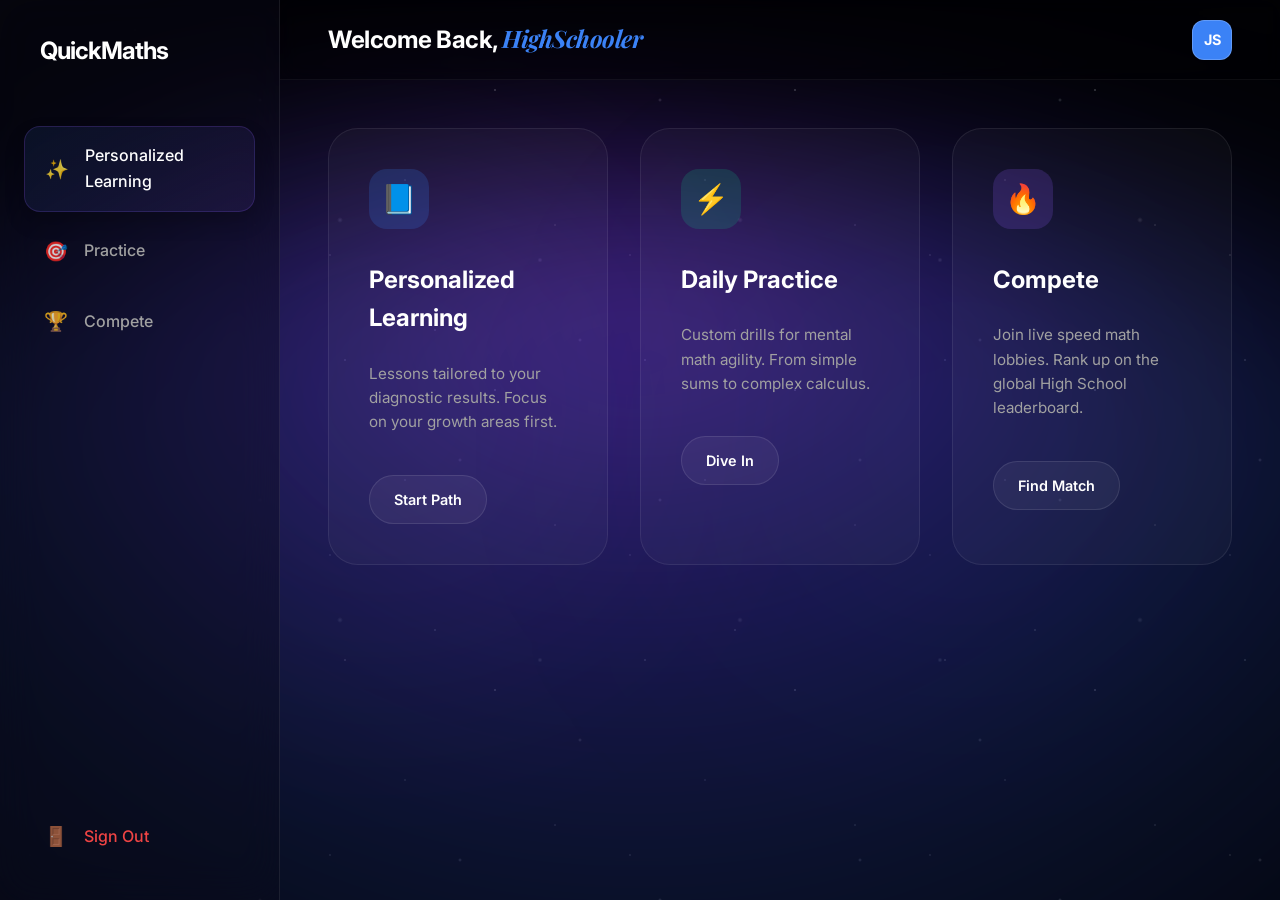
==== dashboard.html @ 6ed1f3f2 "Initial commit: Majestic High School Mental Math Platform" ====
<!DOCTYPE html>
<html lang="en">

<head>
    <meta charset="UTF-8">
    <meta name="viewport" content="width=device-width, initial-scale=1.0">
    <title>Dashboard | QuickMaths</title>
    <link rel="stylesheet" href="style.css">
    <link rel="preconnect" href="https://fonts.googleapis.com">
    <link rel="preconnect" href="https://fonts.gstatic.com" crossorigin>
    <link
        href="https://fonts.googleapis.com/css2?family=Inter:wght@300;400;500;600;700&family=Playfair+Display:ital,wght@0,700;1,700&display=swap"
        rel="stylesheet">
    <style>
        body,
        html {
            height: 100%;
            margin: 0;
            background: #020205;
            color: white;
            overflow: hidden;
        }

        .dashboard-layout {
            display: flex;
            height: 100vh;
            width: 100vw;
            position: relative;
            z-index: 10;
        }

        /* Sidebar */
        .sidebar {
            width: 280px;
            background: rgba(10, 10, 26, 0.4);
            backdrop-filter: blur(20px);
            -webkit-backdrop-filter: blur(20px);
            border-right: 1px solid rgba(255, 255, 255, 0.08);
            display: flex;
            flex-direction: column;
            padding: 2rem 1.5rem;
            flex-shrink: 0;
        }

        .sidebar-header {
            margin-bottom: 3rem;
            padding-left: 1rem;
        }

        .sidebar-logo {
            font-size: 1.5rem;
            font-weight: 700;
            letter-spacing: -1px;
            color: #fff;
        }

        .nav-menu {
            display: flex;
            flex-direction: column;
            gap: 0.5rem;
        }

        .nav-item {
            display: flex;
            align-items: center;
            gap: 1rem;
            padding: 1rem 1.25rem;
            border-radius: 16px;
            color: var(--text-secondary);
            text-decoration: none;
            font-weight: 500;
            transition: all 0.3s cubic-bezier(0.25, 0.8, 0.25, 1);
        }

        .nav-item:hover {
            color: #fff;
            background: rgba(255, 255, 255, 0.05);
            transform: translateX(5px);
        }

        .nav-item.active {
            color: #fff;
            background: linear-gradient(135deg, rgba(59, 130, 246, 0.1), rgba(139, 92, 246, 0.1));
            border: 1px solid rgba(139, 92, 246, 0.2);
            box-shadow: 0 10px 20px rgba(0, 0, 0, 0.2);
        }

        .nav-item .icon {
            font-size: 1.2rem;
            opacity: 0.8;
        }

        /* Main Content */
        .main-container {
            flex: 1;
            display: flex;
            flex-direction: column;
            overflow: hidden;
        }

        /* Top Navbar */
        .top-navbar {
            height: 80px;
            padding: 0 3rem;
            display: flex;
            align-items: center;
            justify-content: space-between;
            border-bottom: 1px solid rgba(255, 255, 255, 0.05);
            background: rgba(2, 2, 5, 0.3);
            backdrop-filter: blur(10px);
        }

        .page-title h1 {
            font-size: 1.5rem;
            margin: 0;
            letter-spacing: -0.5px;
        }

        .user-actions {
            display: flex;
            align-items: center;
            gap: 1.5rem;
        }

        .user-profile {
            width: 40px;
            height: 40px;
            border-radius: 12px;
            background: var(--accent-color);
            display: flex;
            align-items: center;
            justify-content: center;
            font-weight: 700;
            font-size: 0.9rem;
            border: 1px solid rgba(255, 255, 255, 0.2);
        }

        /* Dashboard Content Area */
        .content-area {
            flex: 1;
            padding: 3rem;
            overflow-y: auto;
            position: relative;
        }

        .dashboard-grid {
            display: grid;
            grid-template-columns: repeat(3, 1fr);
            gap: 2rem;
        }

        .main-card {
            background: var(--glass-bg);
            border: 1px solid var(--glass-border);
            border-radius: 30px;
            padding: 2.5rem;
            display: flex;
            flex-direction: column;
            gap: 1.5rem;
            transition: all 0.4s ease;
            cursor: pointer;
            position: relative;
            overflow: hidden;
        }

        .main-card:hover {
            transform: translateY(-10px);
            border-color: rgba(255, 255, 255, 0.2);
            background: rgba(255, 255, 255, 0.06);
            box-shadow: 0 30px 60px -12px rgba(0, 0, 0, 0.5);
        }

        .main-card .card-icon {
            width: 60px;
            height: 60px;
            border-radius: 18px;
            display: flex;
            align-items: center;
            justify-content: center;
            font-size: 1.8rem;
            margin-bottom: 0.5rem;
        }

        .card-learn .card-icon {
            background: rgba(59, 130, 246, 0.2);
            color: #3b82f6;
        }

        .card-practice .card-icon {
            background: rgba(16, 185, 129, 0.2);
            color: #10b981;
        }

        .card-compete .card-icon {
            background: rgba(139, 92, 246, 0.2);
            color: #8b5cf6;
        }

        .main-card h3 {
            font-size: 1.5rem;
            margin: 0;
            color: #fff;
        }

        .main-card p {
            color: var(--text-secondary);
            font-size: 0.95rem;
            line-height: 1.6;
            margin: 0;
        }

        .btn-action {
            width: fit-content;
            padding: 0.75rem 1.5rem;
            border-radius: 100px;
            background: rgba(255, 255, 255, 0.05);
            border: 1px solid rgba(255, 255, 255, 0.1);
            color: white;
            font-weight: 600;
            font-size: 0.9rem;
            margin-top: 1rem;
            transition: all 0.3s;
        }

        .main-card:hover .btn-action {
            background: #fff;
            color: #020205;
        }

        /* Background Effects */
        .hero-bg {
            position: fixed;
            top: 0;
            left: 0;
            width: 100%;
            height: 100%;
            z-index: 1;
        }
    </style>
</head>

<body>
    <!-- Background Effects -->
    <div class="hero-bg">
        <div class="background-effects" style="width: 100%; height: 100%;">
            <div class="starfield"></div>
            <div class="nebula-1"></div>
            <div class="nebula-2"></div>
            <div class="galaxy-arc"></div>
        </div>
    </div>

    <div class="dashboard-layout">
        <!-- Sidebar -->
        <aside class="sidebar">
            <div class="sidebar-header">
                <span class="sidebar-logo">QuickMaths</span>
            </div>

            <nav class="nav-menu">
                <a href="#" class="nav-item active">
                    <span class="icon">✨</span>
                    <span>Personalized Learning</span>
                </a>
                <a href="#" class="nav-item">
                    <span class="icon">🎯</span>
                    <span>Practice</span>
                </a>
                <a href="#" class="nav-item">
                    <span class="icon">🏆</span>
                    <span>Compete</span>
                </a>
            </nav>

            <div style="margin-top: auto;">
                <a href="index.html" class="nav-item" style="color: #ef4444;">
                    <span class="icon">🚪</span>
                    <span>Sign Out</span>
                </a>
            </div>
        </aside>

        <!-- Main Wrapper -->
        <main class="main-container">
            <!-- Top Navbar -->
            <header class="top-navbar">
                <div class="page-title">
                    <h1>Welcome Back, <span class="italic-serif" style="color: var(--accent-color);">HighSchooler</span>
                    </h1>
                </div>

                <div class="user-actions">
                    <div class="user-profile">JS</div>
                </div>
            </header>

            <!-- Dashboard Content -->
            <section class="content-area">
                <div class="dashboard-grid">
                    <!-- Personalized Learning -->
                    <div class="main-card card-learn">
                        <div class="card-icon">📘</div>
                        <h3>Personalized Learning</h3>
                        <p>Lessons tailored to your diagnostic results. Focus on your growth areas first.</p>
                        <div class="btn-action">Start Path</div>
                    </div>

                    <!-- Practice -->
                    <div class="main-card card-practice">
                        <div class="card-icon">⚡</div>
                        <h3>Daily Practice</h3>
                        <p>Custom drills for mental math agility. From simple sums to complex calculus.</p>
                        <div class="btn-action">Dive In</div>
                    </div>

                    <!-- Compete -->
                    <div class="main-card card-compete">
                        <div class="card-icon">🔥</div>
                        <h3>Compete</h3>
                        <p>Join live speed math lobbies. Rank up on the global High School leaderboard.</p>
                        <div class="btn-action">Find Match</div>
                    </div>
                </div>
            </section>
        </main>
    </div>

</body>

</html>
---- style.css ----
:root {
    --bg-color: #050505;
    --text-color: #ffffff;
    --text-secondary: #a1a1a1;
    --accent-color: #3b82f6;
    --glass-bg: rgba(255, 255, 255, 0.03);
    --glass-border: rgba(255, 255, 255, 0.08);
    --glass-shadow: 0 8px 32px 0 rgba(0, 0, 0, 0.37);
    --grid-color: rgba(255, 255, 255, 0.03);
}

* {
    margin: 0;
    padding: 0;
    box-sizing: border-box;
}

/* Global Page Styles */
body {
    background-color: var(--bg-color);
    color: var(--text-color);
    font-family: 'Inter', sans-serif;
    overflow-x: hidden;
    line-height: 1.6;
}


/* Hero Section */
/* Hero Section */
.hero {
    display: flex;
    flex-direction: column;
    align-items: center;
    text-align: center;
    padding: 12rem 5% 15rem;
    position: relative;
    overflow: hidden;
    background: #020205;
    min-height: 90vh;
    justify-content: center;
}

/* Background Effects Container */
.hero .background-effects {
    position: absolute;
    top: 0;
    left: 0;
    width: 100%;
    height: 100%;
    z-index: 0;
    pointer-events: none;
    background: #000;
    /* Pitch black base */
}

.hero-video {
    position: absolute;
    top: 0;
    left: 0;
    width: 100%;
    height: 100%;
    object-fit: cover;
    opacity: 0.6;
    z-index: -1;
}

/* Layered Starfield */
.starfield {
    position: absolute;
    top: 0;
    left: 0;
    width: 100%;
    height: 100%;
    opacity: 0.4;
}

.starfield::before {
    content: '';
    position: absolute;
    width: 100%;
    height: 100%;
    background-image:
        radial-gradient(1.2px 1.2px at 15% 20%, #fff, transparent),
        radial-gradient(1px 1px at 35% 60%, #fff, transparent),
        radial-gradient(1.5px 1.5px at 65% 30%, #fff, transparent),
        radial-gradient(1px 1px at 85% 75%, #fff, transparent),
        radial-gradient(1.2px 1.2px at 45% 10%, #fff, transparent),
        radial-gradient(1px 1px at 10% 85%, #fff, transparent);
    background-size: 300px 300px;
    opacity: 0.8;
}

.starfield::after {
    content: '';
    position: absolute;
    width: 100%;
    height: 100%;
    background-image:
        radial-gradient(2px 2px at 15% 15%, rgba(255, 255, 255, 0.8), transparent),
        radial-gradient(2.5px 2.5px at 35% 65%, rgba(255, 255, 255, 0.7), transparent),
        radial-gradient(2px 2px at 65% 25%, rgba(255, 255, 255, 0.8), transparent),
        radial-gradient(3px 3px at 85% 55%, rgba(255, 255, 255, 0.6), transparent),
        radial-gradient(2px 2px at 45% 85%, rgba(255, 255, 255, 0.8), transparent);
    background-size: 400px 400px;
    opacity: 0.6;
    animation: starTwinkle 4s ease-in-out infinite alternate;
}

/* Nebula Clouds */
.nebula-1 {
    position: absolute;
    top: 10%;
    left: -10%;
    width: 80%;
    height: 70%;
    background: radial-gradient(circle at center, rgba(139, 92, 246, 0.15), transparent 70%);
    filter: blur(100px);
    border-radius: 50%;
    animation: nebulaMove 20s infinite alternate linear;
}

.nebula-2 {
    position: absolute;
    bottom: 20%;
    right: -10%;
    width: 70%;
    height: 60%;
    background: radial-gradient(circle at center, rgba(37, 99, 235, 0.1), transparent 70%);
    filter: blur(120px);
    border-radius: 50%;
    animation: nebulaMove 25s infinite alternate-reverse linear;
}

/* Vibrant Galaxy Arc (Deep Purples & Indigo) */
.galaxy-arc {
    position: absolute;
    bottom: -40%;
    left: 50%;
    transform: translateX(-50%);
    width: 180%;
    height: 120%;
    background: radial-gradient(ellipse at top center,
            rgba(124, 58, 237, 0.6) 0%,
            rgba(67, 56, 202, 0.4) 25%,
            rgba(30, 58, 138, 0.3) 45%,
            transparent 75%);
    filter: blur(100px);
    border-radius: 50%;
    animation: galaxyPulse 8s ease-in-out infinite alternate;
}

/* The sharper white horizon arc glow */
.horizon-glow {
    position: absolute;
    bottom: -8%;
    left: 50%;
    transform: translateX(-50%);
    width: 250%;
    height: 50%;
    background: radial-gradient(ellipse at top center,
            rgba(255, 255, 255, 0.25) 0%,
            rgba(139, 92, 246, 0.2) 35%,
            transparent 80%);
    border-top: 1.5px solid rgba(255, 255, 255, 0.3);
    box-shadow: 0 -15px 40px rgba(139, 92, 246, 0.3);
    border-radius: 50%;
}

@keyframes nebulaMove {
    from {
        transform: translate(0, 0) scale(1);
    }

    to {
        transform: translate(50px, 30px) scale(1.1);
    }
}

@keyframes starTwinkle {
    from {
        opacity: 0.4;
    }

    to {
        opacity: 0.8;
    }
}

@keyframes galaxyPulse {
    from {
        opacity: 0.8;
        transform: translateX(-50%) scale(1);
    }

    to {
        opacity: 1;
        transform: translateX(-50%) scale(1.04);
    }
}

.hero>* {
    position: relative;
    z-index: 2;
}

.badge {
    background: var(--glass-bg);
    border: 1px solid var(--glass-border);
    padding: 0.5rem 1rem;
    border-radius: 100px;
    font-size: 0.8rem;
    font-weight: 500;
    color: var(--text-secondary);
    margin-bottom: 2rem;
}

h1 {
    font-size: 5rem;
    font-weight: 700;
    line-height: 1.1;
    margin-bottom: 2rem;
    letter-spacing: -2px;
}

.italic-serif {
    font-family: 'Playfair Display', serif;
    font-style: italic;
    font-weight: 700;
}

.subtitle {
    font-size: 1.25rem;
    color: var(--text-secondary);
    max-width: 700px;
    margin-bottom: 4rem;
}

/* Dashboard */
.dashboard-container {
    width: 100%;
    max-width: 1000px;
    perspective: 1000px;
}

.glass-dashboard {
    background: var(--glass-bg);
    backdrop-filter: blur(20px);
    -webkit-backdrop-filter: blur(20px);
    border: 1px solid var(--glass-border);
    border-radius: 24px;
    display: flex;
    min-height: 500px;
    overflow: hidden;
    box-shadow: var(--glass-shadow);
}

.sidebar {
    width: 200px;
    border-right: 1px solid var(--glass-border);
    padding: 2rem 1rem;
    display: flex;
    flex-direction: column;
    gap: 0.5rem;
}

.sidebar-item {
    display: flex;
    align-items: center;
    gap: 1rem;
    padding: 0.8rem 1rem;
    border-radius: 12px;
    cursor: pointer;
    transition: background 0.3s, color 0.3s;
    color: var(--text-secondary);
}

.sidebar-item:hover {
    background: rgba(255, 255, 255, 0.05);
    color: var(--text-color);
}

.sidebar-item.active {
    background: rgba(255, 255, 255, 0.1);
    color: var(--text-color);
    font-weight: 600;
}

.content {
    flex: 1;
    padding: 3rem;
    text-align: left;
}

.content h2 {
    font-size: 2rem;
    margin-bottom: 1rem;
}

.content p {
    color: var(--text-secondary);
    margin-bottom: 2rem;
}

.card-grid {
    display: grid;
    grid-template-columns: repeat(auto-fill, minmax(200px, 1fr));
    gap: 1.5rem;
}

.mini-card {
    background: rgba(255, 255, 255, 0.03);
    border: 1px solid var(--glass-border);
    padding: 2rem 1.5rem;
    border-radius: 16px;
    font-weight: 500;
    transition: border-color 0.3s, background 0.3s;
    cursor: pointer;
}

.mini-card:hover {
    border-color: rgba(255, 255, 255, 0.2);
    background: rgba(255, 255, 255, 0.05);
}

/* Animations */
@keyframes fadeInUp {
    from {
        opacity: 0;
        transform: translateY(20px);
    }

    to {
        opacity: 1;
        transform: translateY(0);
    }
}

.hero>* {
    opacity: 0;
    animation: fadeInUp 0.8s ease forwards;
}

.hero .badge {
    animation-delay: 0.1s;
}

.hero h1 {
    animation-delay: 0.3s;
}

.hero .subtitle {
    animation-delay: 0.5s;
}

.hero .dashboard-container {
    animation-delay: 0.7s;
}

/* Infinite Skills Section (buildmyagent.io style) */
.infinite-skills {
    padding: 8rem 5%;
    background: radial-gradient(circle at 50% 50%, rgba(59, 130, 246, 0.03) 0%, transparent 70%);
    overflow: hidden;
}

.skills-header {
    text-align: center;
    margin-bottom: 4rem;
}

.skills-header h2 {
    font-size: 3.5rem;
    margin: 1rem 0;
}

.skills-header .badge {
    margin-bottom: 0;
}

.skills-container {
    display: flex;
    align-items: center;
    justify-content: center;
    gap: 6rem;
    max-width: 1400px;
    margin: 0 auto;
    position: relative;
    width: 100%;
}

/* Left Side: Scrolling Marquee Grid */
.marquee-wrapper {
    flex: 1;
    overflow: hidden;
    position: relative;
    /* Fade masks on left/right */
    -webkit-mask-image: linear-gradient(to right, transparent, black 15%, black 85%, transparent);
    mask-image: linear-gradient(to right, transparent, black 15%, black 85%, transparent);
    max-width: 800px;
}

.marquee {
    display: flex;
    flex-direction: column;
    gap: 1.5rem;
}

.marquee-row {
    display: flex;
    gap: 1.5rem;
    width: max-content;
    flex-wrap: nowrap;
    /* CRITICAL: Prevents wrapping */
}

/* Animations */
@keyframes scrollLeft {
    0% {
        transform: translateX(0);
    }

    100% {
        transform: translateX(-50%);
    }
}

@keyframes scrollRight {
    0% {
        transform: translateX(-50%);
    }

    100% {
        transform: translateX(0);
    }
}

.marquee-row.normal {
    animation: scrollLeft 30s linear infinite;
}

.marquee-row.reverse {
    animation: scrollRight 35s linear infinite;
}

.marquee-row:hover {
    animation-play-state: paused;
}

/* Skill Card Style (Boxy like reference) */
.skill-app {
    background: rgba(10, 10, 26, 0.6);
    border: 1px solid rgba(255, 255, 255, 0.08);
    width: 160px;
    height: 140px;
    border-radius: 20px;
    display: flex;
    flex-direction: column;
    /* Icon Top, Text Bottom */
    align-items: center;
    justify-content: center;
    gap: 1rem;
    transition: all 0.3s cubic-bezier(0.25, 0.8, 0.25, 1);
    backdrop-filter: blur(10px);
    flex-shrink: 0;
    /* CRITICAL: Prevents squishing */
}

.skill-app:hover {
    border-color: rgba(255, 255, 255, 0.2);
    background: rgba(255, 255, 255, 0.08);
    transform: translateY(-5px) scale(1.05);
    /* Slight lift */
    box-shadow: 0 15px 35px -10px rgba(0, 0, 0, 0.5);
    z-index: 10;
}

.app-icon {
    width: 50px;
    height: 50px;
    border-radius: 14px;
    display: flex;
    align-items: center;
    justify-content: center;
    font-size: 1.5rem;
    font-weight: 700;
    color: white;
    box-shadow: 0 4px 15px rgba(0, 0, 0, 0.2);
}

.skill-app span {
    font-weight: 500;
    font-size: 0.95rem;
    color: var(--text-secondary);
}

/* Specific App Colors */
.addition .app-icon {
    background: #3b82f6;
}

.subtraction .app-icon {
    background: #ef4444;
}

.multiplication .app-icon {
    background: #10b981;
}

.division .app-icon {
    background: #f59e0b;
}

.percentage .app-icon {
    background: #8b5cf6;
}

.fractions .app-icon {
    background: #ec4899;
}

.root .app-icon {
    background: #06b6d4;
}

.power .app-icon {
    background: #f43f5e;
}

.integral .app-icon {
    background: #14b8a6;
}

.pi .app-icon {
    background: #eab308;
}

.sigma .app-icon {
    background: #6366f1;
}

.delta .app-icon {
    background: #f97316;
}

/* Floating Mascot Section */
.floating-mascot {
    width: 350px;
    display: flex;
    flex-direction: column;
    align-items: center;
    justify-content: center;
    position: relative;
    flex-shrink: 0;
}

.mascot-inner.calculator-blue {
    width: 200px;
    height: 260px;
    background: linear-gradient(135deg, #2563eb 0%, #1d4ed8 100%);
    border-radius: 30px;
    display: flex;
    align-items: center;
    justify-content: center;
    color: white;
    box-shadow: 0 25px 50px -12px rgba(37, 99, 235, 0.5);
    transform: rotate(-10deg);
    animation: float 6s ease-in-out infinite;
    margin-bottom: 3rem;
    position: relative;
    border: 1px solid rgba(255, 255, 255, 0.2);
    z-index: 2;
    padding: 20px;
}

.calculator-body {
    width: 100%;
    height: 100%;
    display: flex;
    flex-direction: column;
    gap: 15px;
}

.calc-screen {
    background: #0f172a;
    border-radius: 12px;
    height: 50px;
    width: 100%;
    display: flex;
    align-items: center;
    justify-content: flex-end;
    padding: 0 15px;
    border: 1px solid rgba(255, 255, 255, 0.1);
}

.calc-text {
    font-family: 'Courier New', Courier, monospace;
    font-size: 1.2rem;
    color: #60a5fa;
    font-weight: 700;
}

.calc-buttons {
    display: grid;
    grid-template-columns: repeat(3, 1fr);
    gap: 8px;
    flex: 1;
}

.calc-buttons span {
    background: rgba(255, 255, 255, 0.1);
    border-radius: 6px;
    width: 100%;
    height: 100%;
}

.calc-buttons .calc-accent {
    background: #60a5fa;
    grid-column: span 3;
    height: 20px;
}

@keyframes float {

    0%,
    100% {
        transform: translateY(0) translateX(-10px) rotate(-8deg);
    }

    50% {
        transform: translateY(-15px) translateX(10px) rotate(-4deg);
    }
}

.btn-browse {
    background: rgba(255, 255, 255, 0.08);
    border: 1px solid rgba(255, 255, 255, 0.15);
    color: white;
    padding: 1rem 2rem;
    border-radius: 100px;
    font-weight: 500;
    font-size: 1rem;
    cursor: pointer;
    transition: all 0.3s;
    backdrop-filter: blur(10px);
}

.btn-browse:hover {
    background: rgba(255, 255, 255, 0.15);
    border-color: rgba(255, 255, 255, 0.3);
    transform: translateY(-2px);
}

/* Tailored Section */
.tailored-section {
    padding: 10rem 5%;
    text-align: center;
    background: radial-gradient(circle at 10% 50%, rgba(139, 92, 246, 0.04) 0%, transparent 40%);
}

.tailored-section .container {
    max-width: 1000px;
    margin: 0 auto;
}

.tailored-section h2 {
    font-size: 3.5rem;
    margin: 1.5rem 0 2rem;
    letter-spacing: -2px;
}

.tailored-section .subtitle {
    margin: 0 auto 4rem;
    font-size: 1.2rem;
    color: var(--text-secondary);
}

.motto-grid {
    display: grid;
    grid-template-columns: 1fr 1fr;
    gap: 2rem;
    margin-top: 4rem;
}

.motto-item {
    background: var(--glass-bg);
    border: 1px solid var(--glass-border);
    padding: 3rem 2rem;
    border-radius: 24px;
    transition: transform 0.3s;
}

.motto-item:hover {
    transform: translateY(-10px);
    border-color: rgba(255, 255, 255, 0.15);
}

.motto-icon {
    font-size: 2.5rem;
    margin-bottom: 1.5rem;
}

.motto-item h3 {
    font-size: 1.25rem;
    font-weight: 600;
    line-height: 1.4;
    color: var(--text-color);
}

/* Train Section */
.train-section {
    padding: 10rem 5%;
}

.train-section .container {
    max-width: 1200px;
    margin: 0 auto;
}

.train-box {
    background: linear-gradient(135deg, rgba(255, 255, 255, 0.03) 0%, rgba(255, 255, 255, 0.01) 100%);
    border: 1px solid var(--glass-border);
    border-radius: 40px;
    padding: 5rem;
    display: flex;
    align-items: center;
    gap: 4rem;
    position: relative;
    overflow: hidden;
}

.train-content {
    flex: 1;
    position: relative;
    z-index: 2;
}

.train-content h2 {
    font-size: 3rem;
    margin-bottom: 1.5rem;
}

.train-content p {
    font-size: 1.1rem;
    color: var(--text-secondary);
    margin-bottom: 2.5rem;
    max-width: 500px;
}

.train-list {
    list-style: none;
    display: flex;
    flex-direction: column;
    gap: 1rem;
}

.train-list li {
    font-size: 1.1rem;
    display: flex;
    align-items: center;
    gap: 0.8rem;
}

.train-visual {
    flex: 1;
    height: 300px;
    position: relative;
    display: flex;
    align-items: center;
    justify-content: center;
}

.visual-circle {
    width: 250px;
    height: 250px;
    border-radius: 50%;
    border: 2px dashed rgba(255, 255, 255, 0.1);
    animation: rotateCircle 20s linear infinite;
}

.visual-glow {
    position: absolute;
    width: 150px;
    height: 150px;
    background: var(--accent-color);
    filter: blur(80px);
    opacity: 0.3;
    animation: pulseGlow 4s ease-in-out infinite;
}

@keyframes rotateCircle {
    from {
        transform: rotate(0deg);
    }

    to {
        transform: rotate(360deg);
    }
}

@keyframes pulseGlow {

    0%,
    100% {
        opacity: 0.2;
        transform: scale(1);
    }

    50% {
        opacity: 0.4;
        transform: scale(1.2);
    }
}

/* CTA Section */
.cta-section {
    padding: 10rem 5%;
    text-align: center;
    display: flex;
    flex-direction: column;
    align-items: center;
    background: radial-gradient(circle at 50% 100%, rgba(59, 130, 246, 0.05) 0%, transparent 50%);
}

.cta-section h2 {
    font-size: 4rem;
    margin-bottom: 3rem;
    letter-spacing: -2px;
}

.btn-primary.large {
    padding: 1.2rem 2.5rem;
    font-size: 1.1rem;
    border-radius: 100px;
    background: var(--text-color);
    color: var(--bg-color);
}

/* Responsive */
@media (max-width: 1100px) {
    .skills-container {
        flex-direction: column-reverse;
        gap: 4rem;
    }

    .marquee-wrapper {
        max-width: 100%;
    }

    .floating-mascot {
        width: 100%;
        margin-top: 2rem;
    }
}

@media (max-width: 768px) {
    h1 {
        font-size: 3rem;
    }

    .glass-dashboard {
        flex-direction: column;
    }

    .sidebar {
        width: 100%;
        flex-direction: row;
        overflow-x: auto;
    }
}

/* Quiz Overlay */
.quiz-overlay {
    position: fixed;
    top: 0;
    left: 0;
    width: 100%;
    height: 100%;
    background: rgba(0, 0, 0, 0.95);
    backdrop-filter: blur(10px);
    z-index: 1000;
    display: none;
    /* Controlled by JS */
    align-items: center;
    justify-content: center;
    padding: 20px;
}

.quiz-overlay.active {
    display: flex;
}

.quiz-card {
    background: #0a0a1a;
    border: 1px solid var(--glass-border);
    border-radius: 32px;
    padding: 4rem;
    max-width: 600px;
    width: 100%;
    text-align: center;
    box-shadow: 0 40px 100px rgba(0, 0, 0, 0.8);
}

.quiz-card h2 {
    font-size: 3rem;
    margin-bottom: 2rem;
}

.quiz-header {
    display: flex;
    justify-content: space-between;
    align-items: center;
    margin-bottom: 3rem;
    color: var(--text-secondary);
}

.timer-bar {
    width: 150px;
    height: 6px;
    background: rgba(255, 255, 255, 0.05);
    border-radius: 100px;
    overflow: hidden;
}

#timer-progress {
    height: 100%;
    background: var(--accent-color);
    width: 100%;
    transition: width 0.1s linear;
}

.question-box h3 {
    font-size: 2.5rem;
    margin-bottom: 2.5rem;
    font-family: 'Playfair Display', serif;
}

#quiz-input {
    background: rgba(255, 255, 255, 0.03);
    border: 1px solid var(--glass-border);
    border-radius: 16px;
    padding: 1.5rem 2rem;
    color: white;
    font-size: 2rem;
    width: 100%;
    text-align: center;
    outline: none;
    transition: border-color 0.3s;
}

#quiz-input:focus {
    border-color: var(--accent-color);
}

.score-display {
    margin: 3rem 0;
    display: flex;
    justify-content: center;
}

.score-circle {
    width: 200px;
    height: 200px;
    border: 4px solid var(--accent-color);
    border-radius: 50%;
    display: flex;
    flex-direction: column;
    align-items: center;
    justify-content: center;
    box-shadow: 0 0 50px rgba(59, 130, 246, 0.2);
}

#final-score {
    font-size: 4rem;
    font-weight: 700;
}

.stats-grid {
    display: grid;
    grid-template-columns: 1fr 1fr;
    gap: 2rem;
    margin-bottom: 3rem;
}

.stat-item {
    background: rgba(255, 255, 255, 0.03);
    padding: 1.5rem;
    border-radius: 16px;
}

.stat-item label {
    display: block;
    color: var(--text-secondary);
    font-size: 0.9rem;
    margin-bottom: 0.5rem;
}

.stat-item span {
    font-size: 1.5rem;
    font-weight: 600;
}

.rank-badge {
    display: inline-block;
    padding: 0.8rem 2rem;
    border-radius: 100px;
    background: rgba(59, 130, 246, 0.1);
    border: 1px solid var(--accent-color);
    color: var(--accent-color);
    font-weight: 700;
    font-size: 1.2rem;
    text-transform: uppercase;
    letter-spacing: 2px;
    margin-bottom: 2.5rem;
    box-shadow: 0 0 20px rgba(59, 130, 246, 0.2);
}

.rank-advanced {
    border-color: #f59e0b;
    color: #f59e0b;
    background: rgba(245, 158, 11, 0.1);
    box-shadow: 0 0 20px rgba(245, 158, 11, 0.2);
}

.rank-intermediate {
    border-color: #10b981;
    color: #10b981;
    background: rgba(16, 185, 129, 0.1);
}

/* Mascot Refinement */
.mascot-parallax-wrap {
    transition: transform 0.2s cubic-bezier(0.1, 0.3, 0.3, 1);
}

/* Responsive */
@media (max-width: 768px) {
    .quiz-card {
        padding: 2.5rem;
    }

    .question-box h3 {
        font-size: 2rem;
    }
}
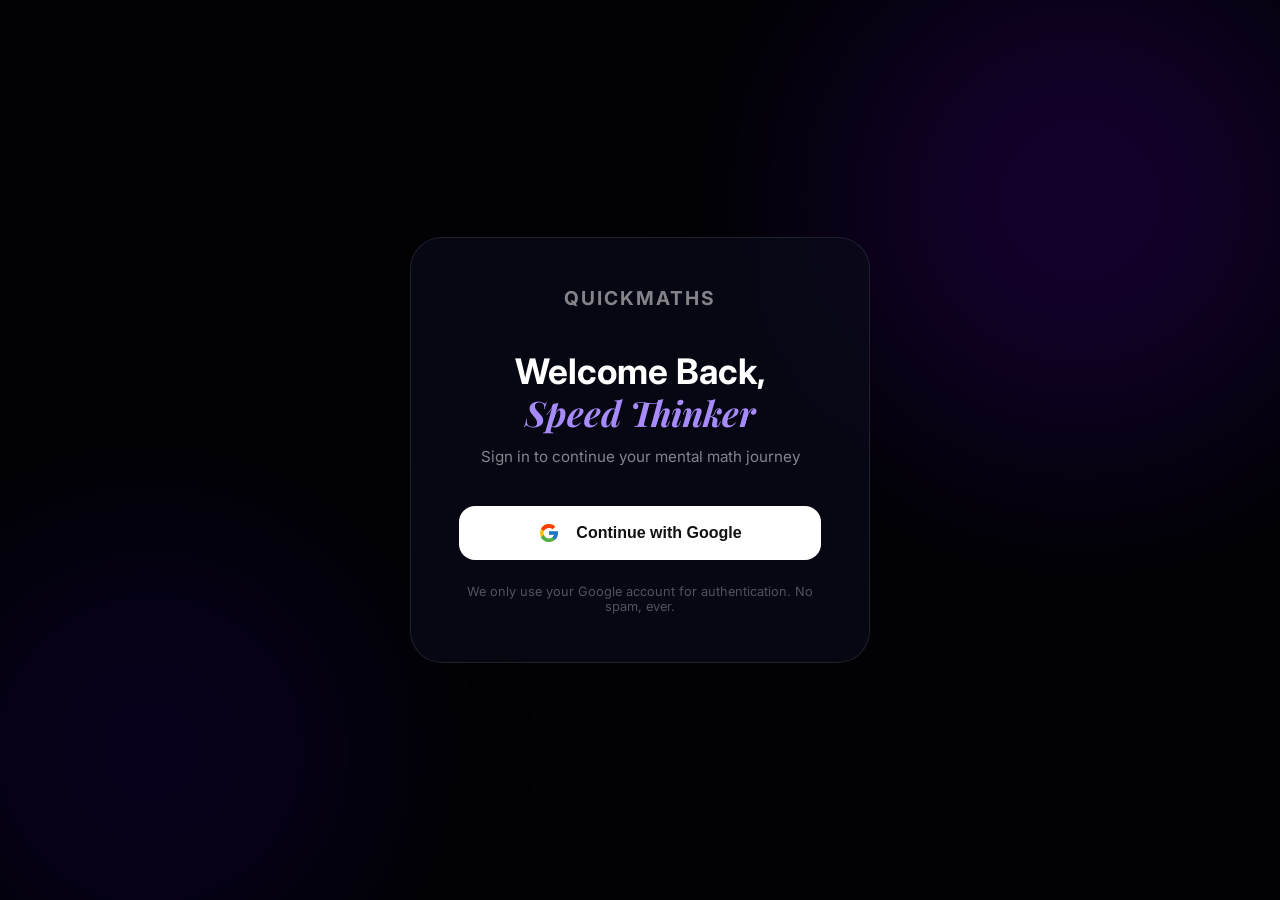
==== commit a75bc9ed: "feat: Complete full-stack website - auth, dashboard, learn path, quiz engine, train modes, shop" ====
--- a/dashboard.html
+++ b/dashboard.html
@@ -3,328 +3,876 @@
 
 <head>
     <meta charset="UTF-8">
-    <meta name="viewport" content="width=device-width, initial-scale=1.0">
+    <meta name="viewport" content="width=device-width,initial-scale=1.0">
     <title>Dashboard | QuickMaths</title>
-    <link rel="stylesheet" href="style.css">
     <link rel="preconnect" href="https://fonts.googleapis.com">
-    <link rel="preconnect" href="https://fonts.gstatic.com" crossorigin>
     <link
         href="https://fonts.googleapis.com/css2?family=Inter:wght@300;400;500;600;700&family=Playfair+Display:ital,wght@0,700;1,700&display=swap"
         rel="stylesheet">
     <style>
-        body,
-        html {
-            height: 100%;
+        :root {
+            --sidebar: 260px;
+            --accent: #7c3aed;
+            --accent2: #3b82f6;
+            --bg: #020205;
+            --card: rgba(255, 255, 255, .04);
+            --border: rgba(255, 255, 255, .08);
+            --text2: rgba(255, 255, 255, .5)
+        }
+
+        * {
             margin: 0;
-            background: #020205;
-            color: white;
+            padding: 0;
+            box-sizing: border-box
+        }
+
+        body {
+            background: var(--bg);
+            color: #fff;
+            font-family: 'Inter', sans-serif;
+            height: 100vh;
+            display: flex;
+            overflow: hidden
+        }
+
+        /* BG */
+        .bg {
+            position: fixed;
+            inset: 0;
+            z-index: 0;
+            pointer-events: none
+        }
+
+        .nebula {
+            position: absolute;
+            border-radius: 50%;
+            filter: blur(100px);
+            opacity: .25
+        }
+
+        .n1 {
+            width: 700px;
+            height: 700px;
+            background: radial-gradient(circle, #3b0086, transparent);
+            top: -200px;
+            right: -100px
+        }
+
+        .n2 {
+            width: 500px;
+            height: 500px;
+            background: radial-gradient(circle, #063b6e, transparent);
+            bottom: -100px;
+            left: -50px
+        }
+
+        /* Sidebar */
+        aside {
+            width: var(--sidebar);
+            flex-shrink: 0;
+            background: rgba(10, 10, 26, .6);
+            backdrop-filter: blur(24px);
+            border-right: 1px solid var(--border);
+            display: flex;
+            flex-direction: column;
+            padding: 1.75rem 1.25rem;
+            z-index: 10;
+            height: 100vh;
+            position: relative
+        }
+
+        .logo {
+            font-size: 1.3rem;
+            font-weight: 800;
+            letter-spacing: -1px;
+            padding-left: .75rem;
+            margin-bottom: 2.5rem;
+            color: #fff
+        }
+
+        .logo span {
+            color: var(--accent)
+        }
+
+        nav {
+            display: flex;
+            flex-direction: column;
+            gap: .35rem;
+            flex: 1
+        }
+
+        .nav-link {
+            display: flex;
+            align-items: center;
+            gap: .9rem;
+            padding: .85rem 1rem;
+            border-radius: 14px;
+            color: var(--text2);
+            text-decoration: none;
+            font-weight: 500;
+            font-size: .95rem;
+            transition: all .25s;
+            cursor: pointer;
+            border: none;
+            background: none;
+            width: 100%;
+            text-align: left
+        }
+
+        .nav-link .icon {
+            font-size: 1.2rem;
+            opacity: .9;
+            width: 24px;
+            text-align: center
+        }
+
+        .nav-link:hover {
+            color: #fff;
+            background: rgba(255, 255, 255, .05)
+        }
+
+        .nav-link.active {
+            color: #fff;
+            background: linear-gradient(135deg, rgba(124, 58, 237, .2), rgba(59, 130, 246, .1));
+            border: 1px solid rgba(124, 58, 237, .25)
+        }
+
+        .nav-bottom {
+            margin-top: auto;
+            display: flex;
+            flex-direction: column;
+            gap: .35rem
+        }
+
+        /* Top bar */
+        header {
+            height: 70px;
+            display: flex;
+            align-items: center;
+            justify-content: space-between;
+            padding: 0 2rem;
+            border-bottom: 1px solid var(--border);
+            flex-shrink: 0;
+            background: rgba(2, 2, 5, .4);
+            backdrop-filter: blur(10px)
+        }
+
+        .hdr-title {
+            font-size: 1.1rem;
+            font-weight: 600;
+            color: rgba(255, 255, 255, .8)
+        }
+
+        .hdr-stats {
+            display: flex;
+            align-items: center;
+            gap: 1.25rem
+        }
+
+        .stat-pill {
+            display: flex;
+            align-items: center;
+            gap: .5rem;
+            background: rgba(255, 255, 255, .05);
+            border: 1px solid var(--border);
+            border-radius: 100px;
+            padding: .4rem 1rem;
+            font-size: .875rem;
+            font-weight: 600
+        }
+
+        .stat-pill .ico {
+            font-size: 1rem
+        }
+
+        .avatar-circle {
+            width: 38px;
+            height: 38px;
+            border-radius: 12px;
+            background: linear-gradient(135deg, var(--accent), var(--accent2));
+            display: flex;
+            align-items: center;
+            justify-content: center;
+            font-size: .85rem;
+            font-weight: 700;
+            border: 1px solid rgba(255, 255, 255, .15)
+        }
+
+        /* Main */
+        .main-wrap {
+            flex: 1;
+            display: flex;
+            flex-direction: column;
+            z-index: 5;
             overflow: hidden;
-        }
-
-        .dashboard-layout {
-            display: flex;
-            height: 100vh;
-            width: 100vw;
-            position: relative;
-            z-index: 10;
-        }
-
-        /* Sidebar */
-        .sidebar {
-            width: 280px;
-            background: rgba(10, 10, 26, 0.4);
-            backdrop-filter: blur(20px);
-            -webkit-backdrop-filter: blur(20px);
-            border-right: 1px solid rgba(255, 255, 255, 0.08);
-            display: flex;
-            flex-direction: column;
-            padding: 2rem 1.5rem;
-            flex-shrink: 0;
-        }
-
-        .sidebar-header {
-            margin-bottom: 3rem;
-            padding-left: 1rem;
-        }
-
-        .sidebar-logo {
+            position: relative
+        }
+
+        .content {
+            flex: 1;
+            overflow-y: auto;
+            padding: 2.5rem
+        }
+
+        /* Pages */
+        .page {
+            display: none;
+            animation: fadeUp .4s ease
+        }
+
+        .page.active {
+            display: block
+        }
+
+        @keyframes fadeUp {
+            from {
+                opacity: 0;
+                transform: translateY(12px)
+            }
+
+            to {
+                opacity: 1;
+                transform: translateY(0)
+            }
+        }
+
+        /* Cards grid */
+        .section-title {
             font-size: 1.5rem;
             font-weight: 700;
-            letter-spacing: -1px;
+            margin-bottom: .35rem
+        }
+
+        .section-sub {
+            color: var(--text2);
+            font-size: .9rem;
+            margin-bottom: 2rem
+        }
+
+        .cards-grid {
+            display: grid;
+            grid-template-columns: repeat(auto-fill, minmax(220px, 1fr));
+            gap: 1.25rem
+        }
+
+        .card {
+            background: var(--card);
+            border: 1px solid var(--border);
+            border-radius: 22px;
+            padding: 1.75rem;
+            transition: all .3s;
+            cursor: pointer;
+            position: relative;
+            overflow: hidden
+        }
+
+        .card:hover {
+            transform: translateY(-6px);
+            border-color: rgba(255, 255, 255, .18);
+            box-shadow: 0 20px 50px rgba(0, 0, 0, .5)
+        }
+
+        .card-icon {
+            font-size: 2rem;
+            margin-bottom: 1rem
+        }
+
+        .card h3 {
+            font-size: 1rem;
+            font-weight: 700;
+            margin-bottom: .4rem
+        }
+
+        .card p {
+            font-size: .82rem;
+            color: var(--text2);
+            line-height: 1.5
+        }
+
+        .badge-new {
+            position: absolute;
+            top: 1rem;
+            right: 1rem;
+            background: var(--accent);
             color: #fff;
-        }
-
-        .nav-menu {
-            display: flex;
-            flex-direction: column;
-            gap: 0.5rem;
-        }
-
-        .nav-item {
+            font-size: .65rem;
+            font-weight: 700;
+            padding: .2rem .6rem;
+            border-radius: 100px;
+            letter-spacing: .5px
+        }
+
+        /* Learn path */
+        .learn-path {
+            max-width: 640px;
+            margin: 0 auto
+        }
+
+        .section-block {
+            margin-bottom: 3.5rem
+        }
+
+        .section-header {
             display: flex;
             align-items: center;
             gap: 1rem;
-            padding: 1rem 1.25rem;
-            border-radius: 16px;
-            color: var(--text-secondary);
-            text-decoration: none;
-            font-weight: 500;
-            transition: all 0.3s cubic-bezier(0.25, 0.8, 0.25, 1);
-        }
-
-        .nav-item:hover {
-            color: #fff;
-            background: rgba(255, 255, 255, 0.05);
-            transform: translateX(5px);
-        }
-
-        .nav-item.active {
-            color: #fff;
-            background: linear-gradient(135deg, rgba(59, 130, 246, 0.1), rgba(139, 92, 246, 0.1));
-            border: 1px solid rgba(139, 92, 246, 0.2);
-            box-shadow: 0 10px 20px rgba(0, 0, 0, 0.2);
-        }
-
-        .nav-item .icon {
-            font-size: 1.2rem;
-            opacity: 0.8;
-        }
-
-        /* Main Content */
-        .main-container {
-            flex: 1;
+            margin-bottom: 1.5rem;
+            padding: .75rem 1.25rem;
+            background: var(--card);
+            border: 1px solid var(--border);
+            border-radius: 18px
+        }
+
+        .section-header .s-icon {
+            font-size: 1.6rem
+        }
+
+        .section-header h3 {
+            font-size: 1rem;
+            font-weight: 700
+        }
+
+        .section-header .s-prog {
+            font-size: .8rem;
+            color: var(--text2);
+            margin-top: .2rem
+        }
+
+        .mastery-btn {
+            margin-left: auto;
+            padding: .5rem 1.1rem;
+            background: rgba(124, 58, 237, .15);
+            border: 1px solid rgba(124, 58, 237, .3);
+            border-radius: 100px;
+            color: #a78bfa;
+            font-size: .78rem;
+            font-weight: 600;
+            cursor: pointer;
+            transition: all .25s;
+            white-space: nowrap
+        }
+
+        .mastery-btn:hover {
+            background: rgba(124, 58, 237, .3)
+        }
+
+        .mastery-btn.passed {
+            color: #10b981;
+            border-color: #10b981;
+            background: rgba(16, 185, 129, .1)
+        }
+
+        .lessons-path {
             display: flex;
             flex-direction: column;
-            overflow: hidden;
-        }
-
-        /* Top Navbar */
-        .top-navbar {
-            height: 80px;
-            padding: 0 3rem;
+            gap: 0;
+            padding-left: 2rem;
+            position: relative
+        }
+
+        .lessons-path::before {
+            content: '';
+            position: absolute;
+            left: .9rem;
+            top: 0;
+            bottom: 0;
+            width: 2px;
+            background: var(--border)
+        }
+
+        .lesson-step {
             display: flex;
             align-items: center;
-            justify-content: space-between;
-            border-bottom: 1px solid rgba(255, 255, 255, 0.05);
-            background: rgba(2, 2, 5, 0.3);
-            backdrop-filter: blur(10px);
-        }
-
-        .page-title h1 {
-            font-size: 1.5rem;
-            margin: 0;
-            letter-spacing: -0.5px;
-        }
-
-        .user-actions {
-            display: flex;
-            align-items: center;
-            gap: 1.5rem;
-        }
-
-        .user-profile {
-            width: 40px;
-            height: 40px;
-            border-radius: 12px;
-            background: var(--accent-color);
+            gap: 1.25rem;
+            padding: .75rem 0;
+            position: relative;
+            cursor: pointer
+        }
+
+        .lesson-step.locked {
+            opacity: .4;
+            cursor: not-allowed
+        }
+
+        .step-circle {
+            width: 44px;
+            height: 44px;
+            border-radius: 50%;
             display: flex;
             align-items: center;
             justify-content: center;
+            font-size: 1.2rem;
+            border: 2px solid var(--border);
+            background: rgba(10, 10, 26, .8);
+            flex-shrink: 0;
+            transition: all .3s;
+            z-index: 1
+        }
+
+        .step-circle.done {
+            background: linear-gradient(135deg, var(--accent), var(--accent2));
+            border-color: transparent;
+            box-shadow: 0 0 20px rgba(124, 58, 237, .4)
+        }
+
+        .step-circle.current {
+            border-color: var(--accent);
+            box-shadow: 0 0 16px rgba(124, 58, 237, .3);
+            animation: pulse-ring 2s infinite
+        }
+
+        @keyframes pulse-ring {
+
+            0%,
+            100% {
+                box-shadow: 0 0 16px rgba(124, 58, 237, .3)
+            }
+
+            50% {
+                box-shadow: 0 0 28px rgba(124, 58, 237, .5)
+            }
+        }
+
+        .step-info h4 {
+            font-size: .92rem;
+            font-weight: 600
+        }
+
+        .step-info span {
+            font-size: .75rem;
+            color: var(--text2)
+        }
+
+        .xp-tag {
+            margin-left: auto;
+            font-size: .72rem;
+            color: #f59e0b;
+            font-weight: 600;
+            white-space: nowrap
+        }
+
+        .skip-tag {
+            font-size: .72rem;
+            color: #6b7280;
+            background: rgba(107, 114, 128, .1);
+            border-radius: 6px;
+            padding: .15rem .5rem
+        }
+
+        /* Train modes */
+        .mode-cards {
+            display: grid;
+            grid-template-columns: repeat(auto-fill, minmax(260px, 1fr));
+            gap: 1.5rem;
+            margin-bottom: 2rem
+        }
+
+        .mode-card {
+            background: var(--card);
+            border: 1px solid var(--border);
+            border-radius: 24px;
+            padding: 2rem;
+            cursor: pointer;
+            transition: all .35s;
+            text-align: center
+        }
+
+        .mode-card:hover {
+            transform: translateY(-5px);
+            border-color: rgba(255, 255, 255, .15);
+            box-shadow: 0 25px 60px rgba(0, 0, 0, .4)
+        }
+
+        .mode-card .m-icon {
+            font-size: 3rem;
+            margin-bottom: 1rem;
+            display: block
+        }
+
+        .mode-card h3 {
+            font-size: 1.1rem;
             font-weight: 700;
-            font-size: 0.9rem;
-            border: 1px solid rgba(255, 255, 255, 0.2);
-        }
-
-        /* Dashboard Content Area */
-        .content-area {
-            flex: 1;
-            padding: 3rem;
-            overflow-y: auto;
-            position: relative;
-        }
-
-        .dashboard-grid {
+            margin-bottom: .5rem
+        }
+
+        .mode-card p {
+            font-size: .85rem;
+            color: var(--text2);
+            line-height: 1.5;
+            margin-bottom: 1.5rem
+        }
+
+        .mode-card .m-btn {
+            display: inline-block;
+            padding: .6rem 1.5rem;
+            background: rgba(255, 255, 255, .06);
+            border: 1px solid var(--border);
+            border-radius: 100px;
+            font-size: .85rem;
+            font-weight: 600;
+            color: #fff;
+            transition: all .25s
+        }
+
+        .mode-card:hover .m-btn {
+            background: var(--accent);
+            border-color: var(--accent)
+        }
+
+        /* Shop */
+        .shop-grid {
             display: grid;
-            grid-template-columns: repeat(3, 1fr);
-            gap: 2rem;
-        }
-
-        .main-card {
-            background: var(--glass-bg);
-            border: 1px solid var(--glass-border);
-            border-radius: 30px;
-            padding: 2.5rem;
-            display: flex;
-            flex-direction: column;
-            gap: 1.5rem;
-            transition: all 0.4s ease;
+            grid-template-columns: repeat(auto-fill, minmax(240px, 1fr));
+            gap: 1.5rem
+        }
+
+        .shop-card {
+            background: var(--card);
+            border: 1px solid var(--border);
+            border-radius: 24px;
+            padding: 2rem;
+            text-align: center;
+            transition: all .3s
+        }
+
+        .shop-card:hover {
+            transform: translateY(-4px);
+            border-color: rgba(255, 255, 255, .15)
+        }
+
+        .shop-card .s-price {
+            font-size: 1.1rem;
+            font-weight: 700;
+            color: #f59e0b;
+            margin: 1rem 0
+        }
+
+        .buy-btn {
+            padding: .7rem 2rem;
+            background: linear-gradient(135deg, #f59e0b, #f97316);
+            border: none;
+            border-radius: 100px;
+            color: #111;
+            font-weight: 700;
+            font-size: .9rem;
             cursor: pointer;
-            position: relative;
-            overflow: hidden;
-        }
-
-        .main-card:hover {
-            transform: translateY(-10px);
-            border-color: rgba(255, 255, 255, 0.2);
-            background: rgba(255, 255, 255, 0.06);
-            box-shadow: 0 30px 60px -12px rgba(0, 0, 0, 0.5);
-        }
-
-        .main-card .card-icon {
-            width: 60px;
-            height: 60px;
-            border-radius: 18px;
-            display: flex;
-            align-items: center;
-            justify-content: center;
-            font-size: 1.8rem;
-            margin-bottom: 0.5rem;
-        }
-
-        .card-learn .card-icon {
-            background: rgba(59, 130, 246, 0.2);
-            color: #3b82f6;
-        }
-
-        .card-practice .card-icon {
-            background: rgba(16, 185, 129, 0.2);
-            color: #10b981;
-        }
-
-        .card-compete .card-icon {
-            background: rgba(139, 92, 246, 0.2);
-            color: #8b5cf6;
-        }
-
-        .main-card h3 {
-            font-size: 1.5rem;
-            margin: 0;
+            transition: all .25s
+        }
+
+        .buy-btn:hover {
+            transform: scale(1.05)
+        }
+
+        .buy-btn:disabled {
+            opacity: .4;
+            cursor: not-allowed;
+            transform: none
+        }
+
+        .xp-display {
+            text-align: center;
+            padding: 1.5rem;
+            background: linear-gradient(135deg, rgba(245, 158, 11, .1), rgba(249, 115, 22, .05));
+            border: 1px solid rgba(245, 158, 11, .2);
+            border-radius: 20px;
+            margin-bottom: 2rem
+        }
+
+        .xp-display .big-xp {
+            font-size: 3rem;
+            font-weight: 800;
+            color: #f59e0b
+        }
+
+        .xp-display p {
+            color: var(--text2);
+            font-size: .9rem
+        }
+
+        /* Toast */
+        .toast {
+            position: fixed;
+            bottom: 2rem;
+            right: 2rem;
+            background: var(--accent);
             color: #fff;
-        }
-
-        .main-card p {
-            color: var(--text-secondary);
-            font-size: 0.95rem;
-            line-height: 1.6;
-            margin: 0;
-        }
-
-        .btn-action {
-            width: fit-content;
-            padding: 0.75rem 1.5rem;
-            border-radius: 100px;
-            background: rgba(255, 255, 255, 0.05);
-            border: 1px solid rgba(255, 255, 255, 0.1);
-            color: white;
+            padding: .9rem 1.5rem;
+            border-radius: 14px;
             font-weight: 600;
-            font-size: 0.9rem;
-            margin-top: 1rem;
-            transition: all 0.3s;
-        }
-
-        .main-card:hover .btn-action {
-            background: #fff;
-            color: #020205;
-        }
-
-        /* Background Effects */
-        .hero-bg {
+            font-size: .9rem;
+            z-index: 999;
+            opacity: 0;
+            transform: translateY(20px);
+            transition: all .4s;
+            pointer-events: none
+        }
+
+        .toast.show {
+            opacity: 1;
+            transform: translateY(0)
+        }
+
+        /* XP animation */
+        .xp-pop {
             position: fixed;
-            top: 0;
-            left: 0;
-            width: 100%;
-            height: 100%;
-            z-index: 1;
+            font-size: 1.4rem;
+            font-weight: 800;
+            color: #f59e0b;
+            pointer-events: none;
+            z-index: 1000;
+            animation: xpFly 1.2s ease forwards
+        }
+
+        @keyframes xpFly {
+            0% {
+                opacity: 1;
+                transform: translateY(0)
+            }
+
+            100% {
+                opacity: 0;
+                transform: translateY(-80px)
+            }
         }
     </style>
 </head>
 
 <body>
-    <!-- Background Effects -->
-    <div class="hero-bg">
-        <div class="background-effects" style="width: 100%; height: 100%;">
-            <div class="starfield"></div>
-            <div class="nebula-1"></div>
-            <div class="nebula-2"></div>
-            <div class="galaxy-arc"></div>
+    <div class="bg">
+        <div class="nebula n1"></div>
+        <div class="nebula n2"></div>
+    </div>
+
+    <!-- SIDEBAR -->
+    <aside>
+        <div class="logo">Quick<span>Maths</span></div>
+        <nav>
+            <button class="nav-link active" data-page="learn" onclick="showPage('learn',this)">
+                <span class="icon">📚</span> Learn
+            </button>
+            <button class="nav-link" data-page="train" onclick="showPage('train',this)">
+                <span class="icon">⚡</span> Train
+            </button>
+            <button class="nav-link" data-page="shop" onclick="showPage('shop',this)">
+                <span class="icon">🛒</span> Shop
+            </button>
+        </nav>
+        <div class="nav-bottom">
+            <button class="nav-link" onclick="signOut()">
+                <span class="icon">🚪</span> Sign Out
+            </button>
+        </div>
+    </aside>
+
+    <!-- MAIN -->
+    <div class="main-wrap">
+        <header>
+            <div class="hdr-title" id="page-title">Learn</div>
+            <div class="hdr-stats">
+                <div class="stat-pill"><span class="ico">🔥</span> <span id="streak-val">0</span></div>
+                <div class="stat-pill"><span class="ico">⚡</span> <span id="xp-val">0</span> XP</div>
+                <div class="avatar-circle" id="user-avatar">?</div>
+            </div>
+        </header>
+
+        <div class="content">
+            <!-- LEARN PAGE -->
+            <div class="page active" id="page-learn">
+                <h2 class="section-title">Your Learning Path 📚</h2>
+                <p class="section-sub">Complete lessons in order to unlock the next section. Click a circle to start.
+                </p>
+                <div class="learn-path" id="learn-path"></div>
+            </div>
+
+            <!-- TRAIN PAGE -->
+            <div class="page" id="page-train">
+                <h2 class="section-title">Train Your Speed ⚡</h2>
+                <p class="section-sub">Push your limits with unlimited practice questions.</p>
+                <div class="mode-cards">
+                    <div class="mode-card" onclick="startMode('classic')">
+                        <span class="m-icon">⏱️</span>
+                        <h3>Classic</h3>
+                        <p>Answer as many questions as you can in 2 minutes. Earn XP for every correct answer.</p>
+                        <div class="m-btn">Start Classic</div>
+                    </div>
+                    <div class="mode-card" onclick="startMode('endless')">
+                        <span class="m-icon">♾️</span>
+                        <h3>Endless</h3>
+                        <p>Keep going until you get one wrong. How far can you go?</p>
+                        <div class="m-btn">Start Endless</div>
+                    </div>
+                    <div class="mode-card" onclick="startMode('survival')">
+                        <span class="m-icon">🎯</span>
+                        <h3>Survival</h3>
+                        <p>Equations fall from the sky! Answer before they hit the ground.</p>
+                        <div class="m-btn">Start Survival</div>
+                    </div>
+                </div>
+            </div>
+
+            <!-- SHOP PAGE -->
+            <div class="page" id="page-shop">
+                <h2 class="section-title">Shop 🛒</h2>
+                <p class="section-sub">Spend your hard-earned XP on power-ups.</p>
+                <div class="xp-display">
+                    <div class="big-xp" id="shop-xp">0</div>
+                    <p>Your XP Balance</p>
+                </div>
+                <div class="shop-grid">
+                    <div class="shop-card">
+                        <div style="font-size:3rem">🛡️</div>
+                        <h3 style="margin-top:.75rem;font-size:1.1rem">Streak Freeze</h3>
+                        <p style="font-size:.85rem;color:var(--text2);margin-top:.5rem">Protect your streak for one
+                            missed day. You have <strong id="freeze-count">0</strong> freeze(s).</p>
+                        <div class="s-price">600 XP</div>
+                        <button class="buy-btn" id="buy-freeze-btn" onclick="buyFreeze()">Buy Freeze</button>
+                    </div>
+                </div>
+            </div>
         </div>
     </div>
 
-    <div class="dashboard-layout">
-        <!-- Sidebar -->
-        <aside class="sidebar">
-            <div class="sidebar-header">
-                <span class="sidebar-logo">QuickMaths</span>
-            </div>
-
-            <nav class="nav-menu">
-                <a href="#" class="nav-item active">
-                    <span class="icon">✨</span>
-                    <span>Personalized Learning</span>
-                </a>
-                <a href="#" class="nav-item">
-                    <span class="icon">🎯</span>
-                    <span>Practice</span>
-                </a>
-                <a href="#" class="nav-item">
-                    <span class="icon">🏆</span>
-                    <span>Compete</span>
-                </a>
-            </nav>
-
-            <div style="margin-top: auto;">
-                <a href="index.html" class="nav-item" style="color: #ef4444;">
-                    <span class="icon">🚪</span>
-                    <span>Sign Out</span>
-                </a>
-            </div>
-        </aside>
-
-        <!-- Main Wrapper -->
-        <main class="main-container">
-            <!-- Top Navbar -->
-            <header class="top-navbar">
-                <div class="page-title">
-                    <h1>Welcome Back, <span class="italic-serif" style="color: var(--accent-color);">HighSchooler</span>
-                    </h1>
-                </div>
-
-                <div class="user-actions">
-                    <div class="user-profile">JS</div>
-                </div>
-            </header>
-
-            <!-- Dashboard Content -->
-            <section class="content-area">
-                <div class="dashboard-grid">
-                    <!-- Personalized Learning -->
-                    <div class="main-card card-learn">
-                        <div class="card-icon">📘</div>
-                        <h3>Personalized Learning</h3>
-                        <p>Lessons tailored to your diagnostic results. Focus on your growth areas first.</p>
-                        <div class="btn-action">Start Path</div>
-                    </div>
-
-                    <!-- Practice -->
-                    <div class="main-card card-practice">
-                        <div class="card-icon">⚡</div>
-                        <h3>Daily Practice</h3>
-                        <p>Custom drills for mental math agility. From simple sums to complex calculus.</p>
-                        <div class="btn-action">Dive In</div>
-                    </div>
-
-                    <!-- Compete -->
-                    <div class="main-card card-compete">
-                        <div class="card-icon">🔥</div>
-                        <h3>Compete</h3>
-                        <p>Join live speed math lobbies. Rank up on the global High School leaderboard.</p>
-                        <div class="btn-action">Find Match</div>
-                    </div>
-                </div>
-            </section>
-        </main>
-    </div>
-
+    <!-- TOAST -->
+    <div class="toast" id="toast"></div>
+
+    <script src="data.js"></script>
+    <script>
+        // ---- AUTH GUARD ----
+        let user = QM.getUser();
+        if (!user || !user.username) { window.location.href = 'auth.html'; }
+
+        // ---- UI UPDATE ----
+        function updateUI() {
+            user = QM.getUser();
+            document.getElementById('streak-val').textContent = user.streakDays || 0;
+            document.getElementById('xp-val').textContent = user.xp || 0;
+            document.getElementById('shop-xp').textContent = user.xp || 0;
+            document.getElementById('freeze-count').textContent = user.streakFreezes || 0;
+            const parts = (user.username || '?').split(' ');
+            document.getElementById('user-avatar').textContent = parts[0] || '?';
+            document.getElementById('buy-freeze-btn').disabled = (user.xp || 0) < 600;
+            buildLearnPath();
+        }
+
+        // ---- PAGE NAV ----
+        const pageTitles = { learn: 'Learn', train: 'Train', shop: 'Shop' };
+        function showPage(id, btn) {
+            document.querySelectorAll('.page').forEach(p => p.classList.remove('active'));
+            document.querySelectorAll('.nav-link').forEach(n => n.classList.remove('active'));
+            document.getElementById('page-' + id).classList.add('active');
+            if (btn) btn.classList.add('active');
+            document.getElementById('page-title').textContent = pageTitles[id] || id;
+            updateUI();
+        }
+
+        // ---- LEARN PATH ----
+        function buildLearnPath() {
+            const container = document.getElementById('learn-path');
+            container.innerHTML = '';
+            user = QM.getUser();
+
+            CURRICULUM.forEach((sec, si) => {
+                // Skip sections based on user level
+                if (sec.skipFor && sec.skipFor.includes(user.level)) {
+                    const block = document.createElement('div');
+                    block.className = 'section-block';
+                    block.innerHTML = `<div class="section-header"><span class="s-icon">${sec.icon}</span><div><h3>${sec.title}</h3><div class="s-prog">${sec.skipFor.includes(user.level) ? 'Skipped based on your diagnostic result' : 'In progress'}</div></div><span class="skip-tag">Skipped</span></div>`;
+                    container.appendChild(block);
+                    return;
+                }
+
+                const block = document.createElement('div');
+                block.className = 'section-block';
+
+                const mastered = QM.isSectionMastered(sec.id);
+                const done = sec.lessons.filter(l => QM.isLessonMastered(sec.id, l.id)).length;
+                const total = sec.lessons.length;
+                const masteryCls = mastered ? 'passed' : '';
+
+                block.innerHTML = `
+      <div class="section-header">
+        <span class="s-icon">${sec.icon}</span>
+        <div><h3>${sec.title}</h3><div class="s-prog">${done}/${total} lessons mastered</div></div>
+        <button class="mastery-btn ${masteryCls}" onclick="startMastery('${sec.id}')">
+          ${mastered ? '✓ Mastered' : '🏆 Mastery Check'}
+        </button>
+      </div>
+      <div class="lessons-path" id="path-${sec.id}"></div>
+    `;
+                container.appendChild(block);
+
+                const pathEl = block.querySelector(`#path-${sec.id}`);
+                const unlocked = QM.getUnlockedUpTo(sec.id);
+
+                sec.lessons.forEach((lesson, li) => {
+                    const isDone = QM.isLessonMastered(sec.id, lesson.id);
+                    const isCurrent = li === unlocked && !isDone;
+                    const isLocked = li > unlocked && !isDone;
+
+                    const step = document.createElement('div');
+                    step.className = 'lesson-step' + (isLocked ? ' locked' : '');
+
+                    let circleClass = isDone ? 'done' : (isCurrent ? 'current' : '');
+                    let icon = isDone ? '✓' : lesson.icon;
+
+                    step.innerHTML = `
+        <div class="step-circle ${circleClass}">${icon}</div>
+        <div class="step-info">
+          <h4>${lesson.title}</h4>
+          <span>${isDone ? 'Mastered ✓' : '30 XP available'}</span>
+        </div>
+        <div class="xp-tag">+30 XP</div>
+      `;
+
+                    if (!isLocked) {
+                        step.onclick = () => openLesson(sec.id, lesson.id);
+                    }
+                    pathEl.appendChild(step);
+                });
+            });
+        }
+
+        function openLesson(secId, lessonId) {
+            sessionStorage.setItem('qm_lesson', JSON.stringify({ secId, lessonId }));
+            window.location.href = 'lesson-view.html';
+        }
+
+        function startMastery(secId) {
+            sessionStorage.setItem('qm_mastery', secId);
+            window.location.href = 'mastery.html';
+        }
+
+        // ---- TRAIN MODES ----
+        function startMode(mode) {
+            sessionStorage.setItem('qm_train_mode', mode);
+            window.location.href = 'train.html';
+        }
+
+        // ---- SHOP ----
+        function buyFreeze() {
+            user = QM.getUser();
+            if ((user.xp || 0) < 600) return;
+            user.xp -= 600;
+            user.streakFreezes = (user.streakFreezes || 0) + 1;
+            QM.saveUser(user);
+            showToast('🛡️ Streak Freeze purchased!');
+            updateUI();
+        }
+
+        // ---- SIGN OUT ----
+        function signOut() { localStorage.removeItem('qm_user'); window.location.href = 'auth.html'; }
+
+        // ---- TOAST ----
+        function showToast(msg, dur = 2500) {
+            const t = document.getElementById('toast');
+            t.textContent = msg;
+            t.classList.add('show');
+            setTimeout(() => t.classList.remove('show'), dur);
+        }
+
+        // ---- INIT ----
+        updateUI();
+    </script>
 </body>
 
 </html>
